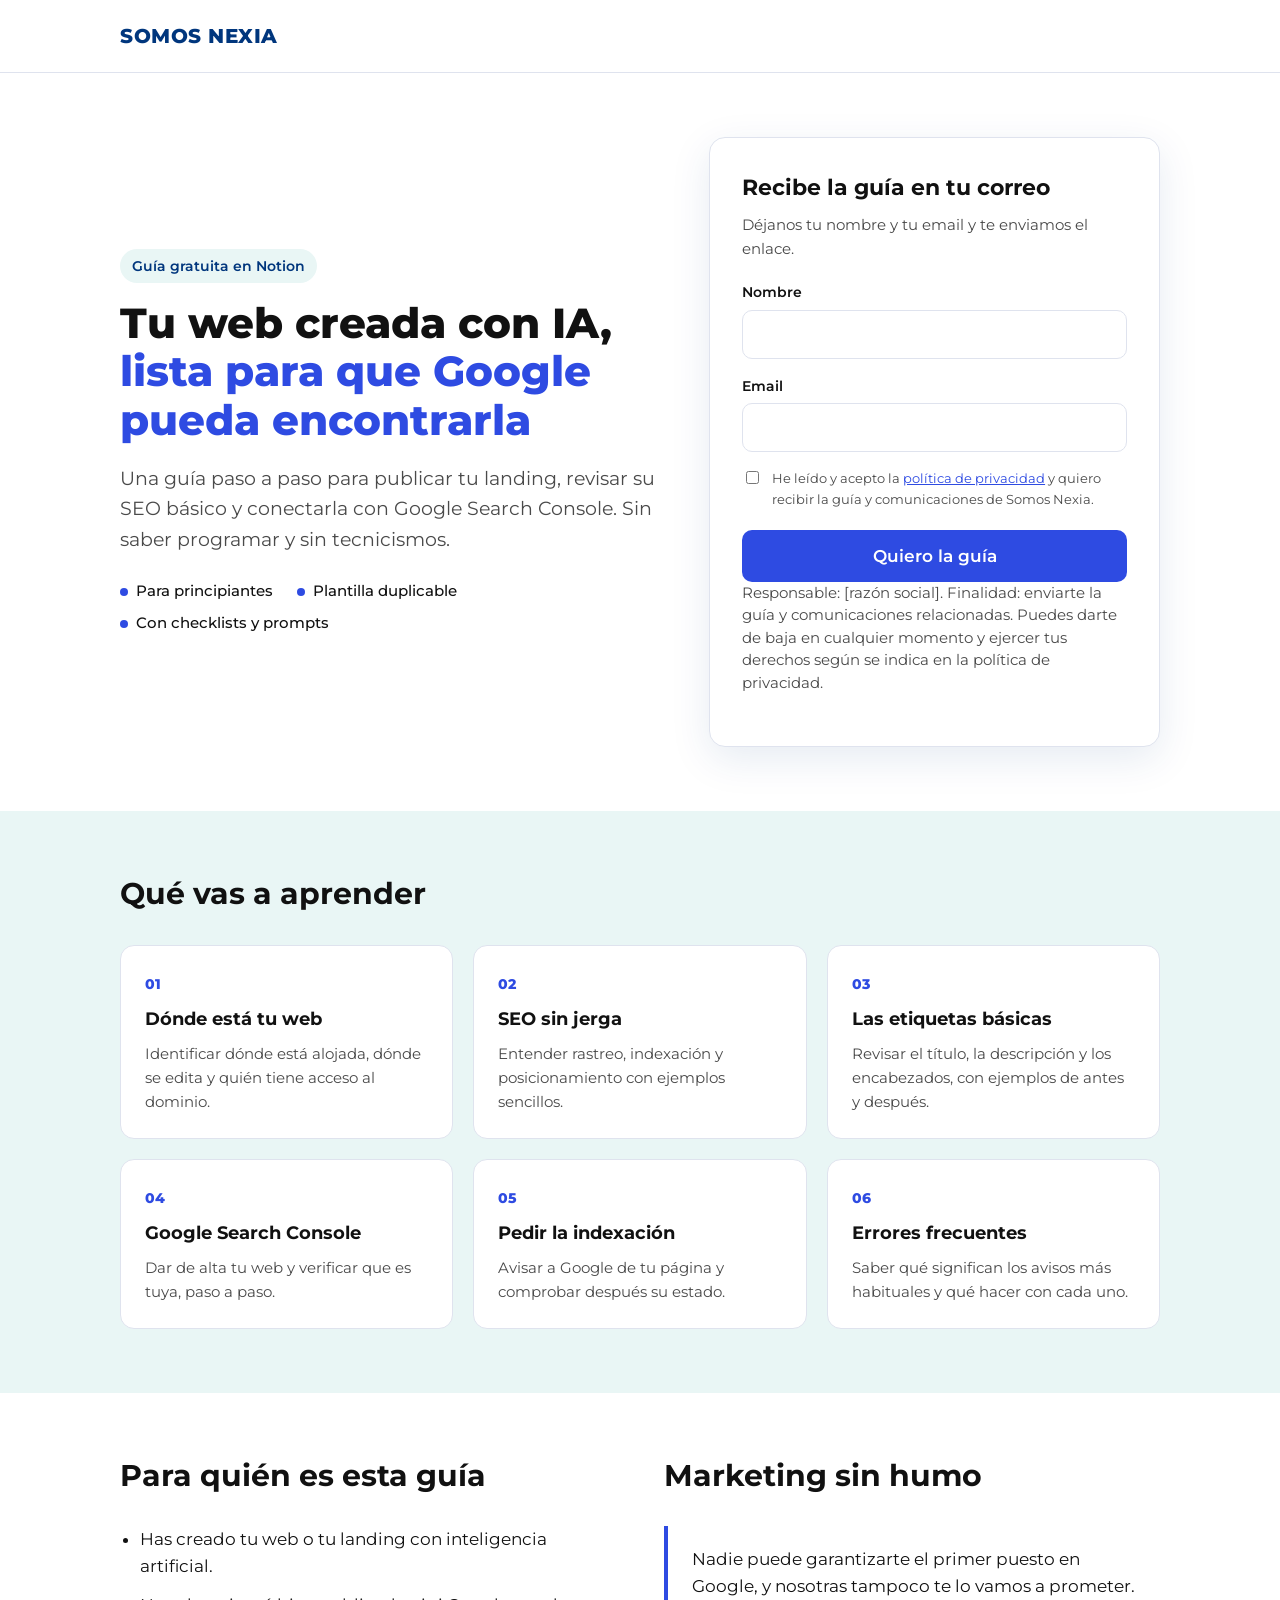
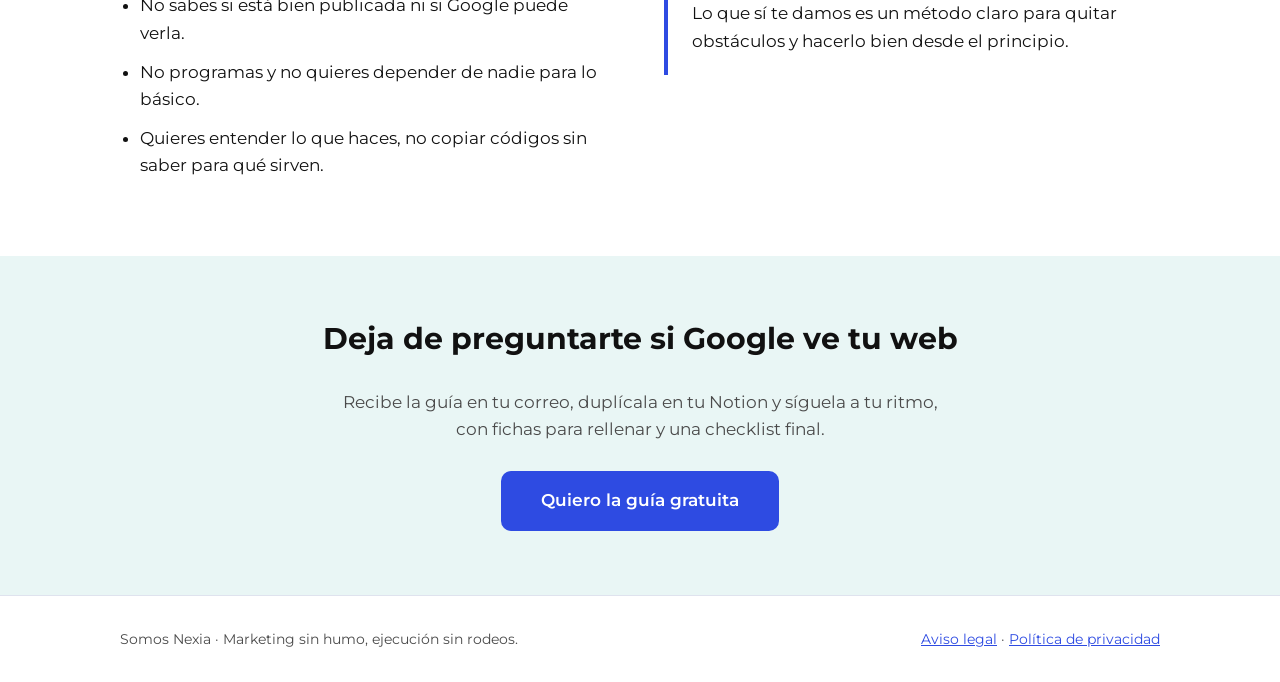
==== landing-guia-seo/index.html @ c29fed54 "Añade landing de registro para la guía de SEO e indexación Landing con formulario de registro y pági" ====
<!DOCTYPE html>
<html lang="es">
<head>
  <meta charset="UTF-8">
  <meta name="viewport" content="width=device-width, initial-scale=1">
  <title>Guía gratuita: SEO e indexación para webs creadas con IA | Somos Nexia</title>
  <meta name="description" content="Guía gratuita paso a paso para publicar tu web creada con IA, revisar su SEO básico y conectarla con Google Search Console. Sin saber programar.">
  <!-- SUSTITUYE por la dirección definitiva de esta landing -->
  <link rel="canonical" href="https://somosnexia.com/guia-seo-web-ia/">

  <meta property="og:title" content="Guía gratuita: de web creada con IA a web que Google puede encontrar">
  <meta property="og:description" content="Publica tu landing, revisa su SEO básico y conéctala con Google Search Console. Paso a paso y sin programar.">
  <meta property="og:url" content="https://somosnexia.com/guia-seo-web-ia/">
  <meta property="og:type" content="website">

  <link rel="preconnect" href="https://fonts.googleapis.com">
  <link rel="preconnect" href="https://fonts.gstatic.com" crossorigin>
  <link href="https://fonts.googleapis.com/css2?family=Montserrat:wght@400;500;600;800&display=swap" rel="stylesheet">

  <style>
    :root {
      --azul: #2e4be2;
      --azul-oscuro: #00367d;
      --fondo-suave: #e9f6f5;
      --texto: #111111;
      --texto-suave: #4a4a4a;
      --blanco: #ffffff;
      --borde: #dfe3ee;
    }

    * { box-sizing: border-box; }

    body {
      margin: 0;
      font-family: "Montserrat", Arial, sans-serif;
      color: var(--texto);
      background: var(--blanco);
      line-height: 1.6;
      font-size: 17px;
    }

    a { color: var(--azul); }

    .contenedor {
      max-width: 1080px;
      margin: 0 auto;
      padding: 0 20px;
    }

    header {
      padding: 20px 0;
      border-bottom: 1px solid var(--borde);
    }

    .marca {
      font-weight: 800;
      font-size: 20px;
      color: var(--azul-oscuro);
      text-decoration: none;
      letter-spacing: 0.5px;
    }

    .hero {
      padding-top: 64px;
      padding-bottom: 64px;
      display: grid;
      grid-template-columns: 1.2fr 1fr;
      gap: 48px;
      align-items: center;
    }

    .etiqueta {
      display: inline-block;
      background: var(--fondo-suave);
      color: var(--azul-oscuro);
      font-weight: 600;
      font-size: 14px;
      padding: 6px 12px;
      border-radius: 999px;
      margin-bottom: 16px;
    }

    h1 {
      font-size: 42px;
      line-height: 1.15;
      font-weight: 800;
      margin: 0 0 20px;
    }

    h1 span { color: var(--azul); }

    .subtitulo {
      font-size: 19px;
      color: var(--texto-suave);
      margin: 0 0 24px;
    }

    .datos {
      list-style: none;
      padding: 0;
      margin: 0;
      display: flex;
      flex-wrap: wrap;
      gap: 8px 24px;
      font-weight: 500;
      font-size: 15px;
    }

    .datos li::before {
      content: "";
      display: inline-block;
      width: 8px;
      height: 8px;
      background: var(--azul);
      border-radius: 50%;
      margin-right: 8px;
      vertical-align: middle;
    }

    .formulario {
      background: var(--blanco);
      border: 1px solid var(--borde);
      border-radius: 16px;
      padding: 32px;
      box-shadow: 0 12px 40px rgba(0, 54, 125, 0.10);
    }

    .formulario h2 {
      font-size: 22px;
      margin: 0 0 8px;
    }

    .formulario p {
      margin: 0 0 20px;
      color: var(--texto-suave);
      font-size: 15px;
    }

    label {
      display: block;
      font-weight: 600;
      font-size: 14px;
      margin-bottom: 6px;
    }

    input[type="text"],
    input[type="email"] {
      width: 100%;
      padding: 14px;
      font-family: inherit;
      font-size: 16px;
      border: 1px solid var(--borde);
      border-radius: 10px;
      margin-bottom: 16px;
    }

    input[type="text"]:focus,
    input[type="email"]:focus {
      outline: 2px solid var(--azul);
      border-color: var(--azul);
    }

    .consentimiento {
      display: flex;
      gap: 10px;
      align-items: flex-start;
      font-weight: 400;
      font-size: 13px;
      color: var(--texto-suave);
      margin-bottom: 20px;
    }

    .consentimiento input { margin-top: 3px; }

    .boton {
      display: inline-block;
      width: 100%;
      background: var(--azul);
      color: var(--blanco);
      border: 0;
      border-radius: 10px;
      padding: 16px 24px;
      font-family: inherit;
      font-size: 17px;
      font-weight: 600;
      cursor: pointer;
      text-align: center;
      text-decoration: none;
    }

    .boton:hover { background: var(--azul-oscuro); }

    .legal {
      font-size: 12px;
      color: var(--texto-suave);
      margin-top: 16px;
      line-height: 1.5;
    }

    section { padding: 64px 0; }

    .fondo-suave { background: var(--fondo-suave); }

    section h2 {
      font-size: 30px;
      line-height: 1.25;
      margin: 0 0 32px;
    }

    .rejilla {
      display: grid;
      grid-template-columns: repeat(3, 1fr);
      gap: 20px;
    }

    .tarjeta {
      background: var(--blanco);
      border-radius: 14px;
      padding: 24px;
      border: 1px solid var(--borde);
    }

    .tarjeta .numero {
      font-weight: 800;
      color: var(--azul);
      font-size: 14px;
    }

    .tarjeta h3 {
      font-size: 18px;
      margin: 8px 0;
    }

    .tarjeta p {
      margin: 0;
      color: var(--texto-suave);
      font-size: 15px;
    }

    .dos-columnas {
      display: grid;
      grid-template-columns: 1fr 1fr;
      gap: 48px;
    }

    .lista {
      padding-left: 20px;
      margin: 0;
    }

    .lista li { margin-bottom: 12px; }

    .aviso {
      border-left: 4px solid var(--azul);
      padding: 20px 24px;
      background: var(--blanco);
      border-radius: 0 12px 12px 0;
    }

    .aviso p { margin: 0; }

    .cierre { text-align: center; }

    .cierre p {
      max-width: 620px;
      margin: 0 auto 28px;
      color: var(--texto-suave);
    }

    .cierre .boton {
      width: auto;
      padding: 16px 40px;
    }

    footer {
      padding: 32px 0;
      border-top: 1px solid var(--borde);
      font-size: 14px;
      color: var(--texto-suave);
    }

    footer .contenedor {
      display: flex;
      justify-content: space-between;
      flex-wrap: wrap;
      gap: 12px;
    }

    @media (max-width: 860px) {
      .hero,
      .dos-columnas { grid-template-columns: 1fr; gap: 32px; }
      .rejilla { grid-template-columns: 1fr; }
      .hero { padding-top: 40px; padding-bottom: 40px; }
      h1 { font-size: 32px; }
      section { padding: 48px 0; }
      section h2 { font-size: 25px; }
      .formulario { padding: 24px; }
    }
  </style>
</head>
<body>

  <header>
    <div class="contenedor">
      <!-- SUSTITUYE por la dirección de tu web principal -->
      <a class="marca" href="https://somosnexia.com/">SOMOS NEXIA</a>
    </div>
  </header>

  <main>
    <div class="contenedor hero">
      <div>
        <span class="etiqueta">Guía gratuita en Notion</span>
        <h1>Tu web creada con IA, <span>lista para que Google pueda encontrarla</span></h1>
        <p class="subtitulo">Una guía paso a paso para publicar tu landing, revisar su SEO básico y conectarla con Google Search Console. Sin saber programar y sin tecnicismos.</p>
        <ul class="datos">
          <li>Para principiantes</li>
          <li>Plantilla duplicable</li>
          <li>Con checklists y prompts</li>
        </ul>
      </div>

      <!--
        FORMULARIO
        Sustituye el valor de "action" por la dirección que te dé tu herramienta de email marketing,
        o reemplaza todo este bloque por el formulario que te genere esa herramienta.
        Revisa que los nombres de los campos (name="...") coincidan con los que pide.
      -->
      <form class="formulario" id="registro" action="URL-DE-TU-HERRAMIENTA-DE-EMAIL" method="post">
        <h2>Recibe la guía en tu correo</h2>
        <p>Déjanos tu nombre y tu email y te enviamos el enlace.</p>

        <label for="nombre">Nombre</label>
        <input type="text" id="nombre" name="nombre" autocomplete="given-name" required>

        <label for="email">Email</label>
        <input type="email" id="email" name="email" autocomplete="email" required>

        <label class="consentimiento" for="privacidad">
          <input type="checkbox" id="privacidad" name="privacidad" required>
          <span>He leído y acepto la <a href="https://somosnexia.com/politica-de-privacidad/">política de privacidad</a> y quiero recibir la guía y comunicaciones de Somos Nexia.</span>
        </label>

        <button class="boton" type="submit">Quiero la guía</button>

        <p class="legal">
          <!-- SUSTITUYE por vuestros datos legales reales -->
          Responsable: [razón social]. Finalidad: enviarte la guía y comunicaciones relacionadas. Puedes darte de baja en cualquier momento y ejercer tus derechos según se indica en la política de privacidad.
        </p>
      </form>
    </div>

    <section class="fondo-suave">
      <div class="contenedor">
        <h2>Qué vas a aprender</h2>
        <div class="rejilla">
          <div class="tarjeta">
            <span class="numero">01</span>
            <h3>Dónde está tu web</h3>
            <p>Identificar dónde está alojada, dónde se edita y quién tiene acceso al dominio.</p>
          </div>
          <div class="tarjeta">
            <span class="numero">02</span>
            <h3>SEO sin jerga</h3>
            <p>Entender rastreo, indexación y posicionamiento con ejemplos sencillos.</p>
          </div>
          <div class="tarjeta">
            <span class="numero">03</span>
            <h3>Las etiquetas básicas</h3>
            <p>Revisar el título, la descripción y los encabezados, con ejemplos de antes y después.</p>
          </div>
          <div class="tarjeta">
            <span class="numero">04</span>
            <h3>Google Search Console</h3>
            <p>Dar de alta tu web y verificar que es tuya, paso a paso.</p>
          </div>
          <div class="tarjeta">
            <span class="numero">05</span>
            <h3>Pedir la indexación</h3>
            <p>Avisar a Google de tu página y comprobar después su estado.</p>
          </div>
          <div class="tarjeta">
            <span class="numero">06</span>
            <h3>Errores frecuentes</h3>
            <p>Saber qué significan los avisos más habituales y qué hacer con cada uno.</p>
          </div>
        </div>
      </div>
    </section>

    <section>
      <div class="contenedor dos-columnas">
        <div>
          <h2>Para quién es esta guía</h2>
          <ul class="lista">
            <li>Has creado tu web o tu landing con inteligencia artificial.</li>
            <li>No sabes si está bien publicada ni si Google puede verla.</li>
            <li>No programas y no quieres depender de nadie para lo básico.</li>
            <li>Quieres entender lo que haces, no copiar códigos sin saber para qué sirven.</li>
          </ul>
        </div>
        <div>
          <h2>Marketing sin humo</h2>
          <div class="aviso">
            <p>Nadie puede garantizarte el primer puesto en Google, y nosotras tampoco te lo vamos a prometer. Lo que sí te damos es un método claro para quitar obstáculos y hacerlo bien desde el principio.</p>
          </div>
        </div>
      </div>
    </section>

    <section class="fondo-suave cierre">
      <div class="contenedor">
        <h2>Deja de preguntarte si Google ve tu web</h2>
        <p>Recibe la guía en tu correo, duplícala en tu Notion y síguela a tu ritmo, con fichas para rellenar y una checklist final.</p>
        <a class="boton" href="#registro">Quiero la guía gratuita</a>
      </div>
    </section>
  </main>

  <footer>
    <div class="contenedor">
      <span>Somos Nexia · Marketing sin humo, ejecución sin rodeos.</span>
      <span>
        <!-- SUSTITUYE por las direcciones reales de vuestras páginas legales -->
        <a href="https://somosnexia.com/aviso-legal/">Aviso legal</a> ·
        <a href="https://somosnexia.com/politica-de-privacidad/">Política de privacidad</a>
      </span>
    </div>
  </footer>

</body>
</html>
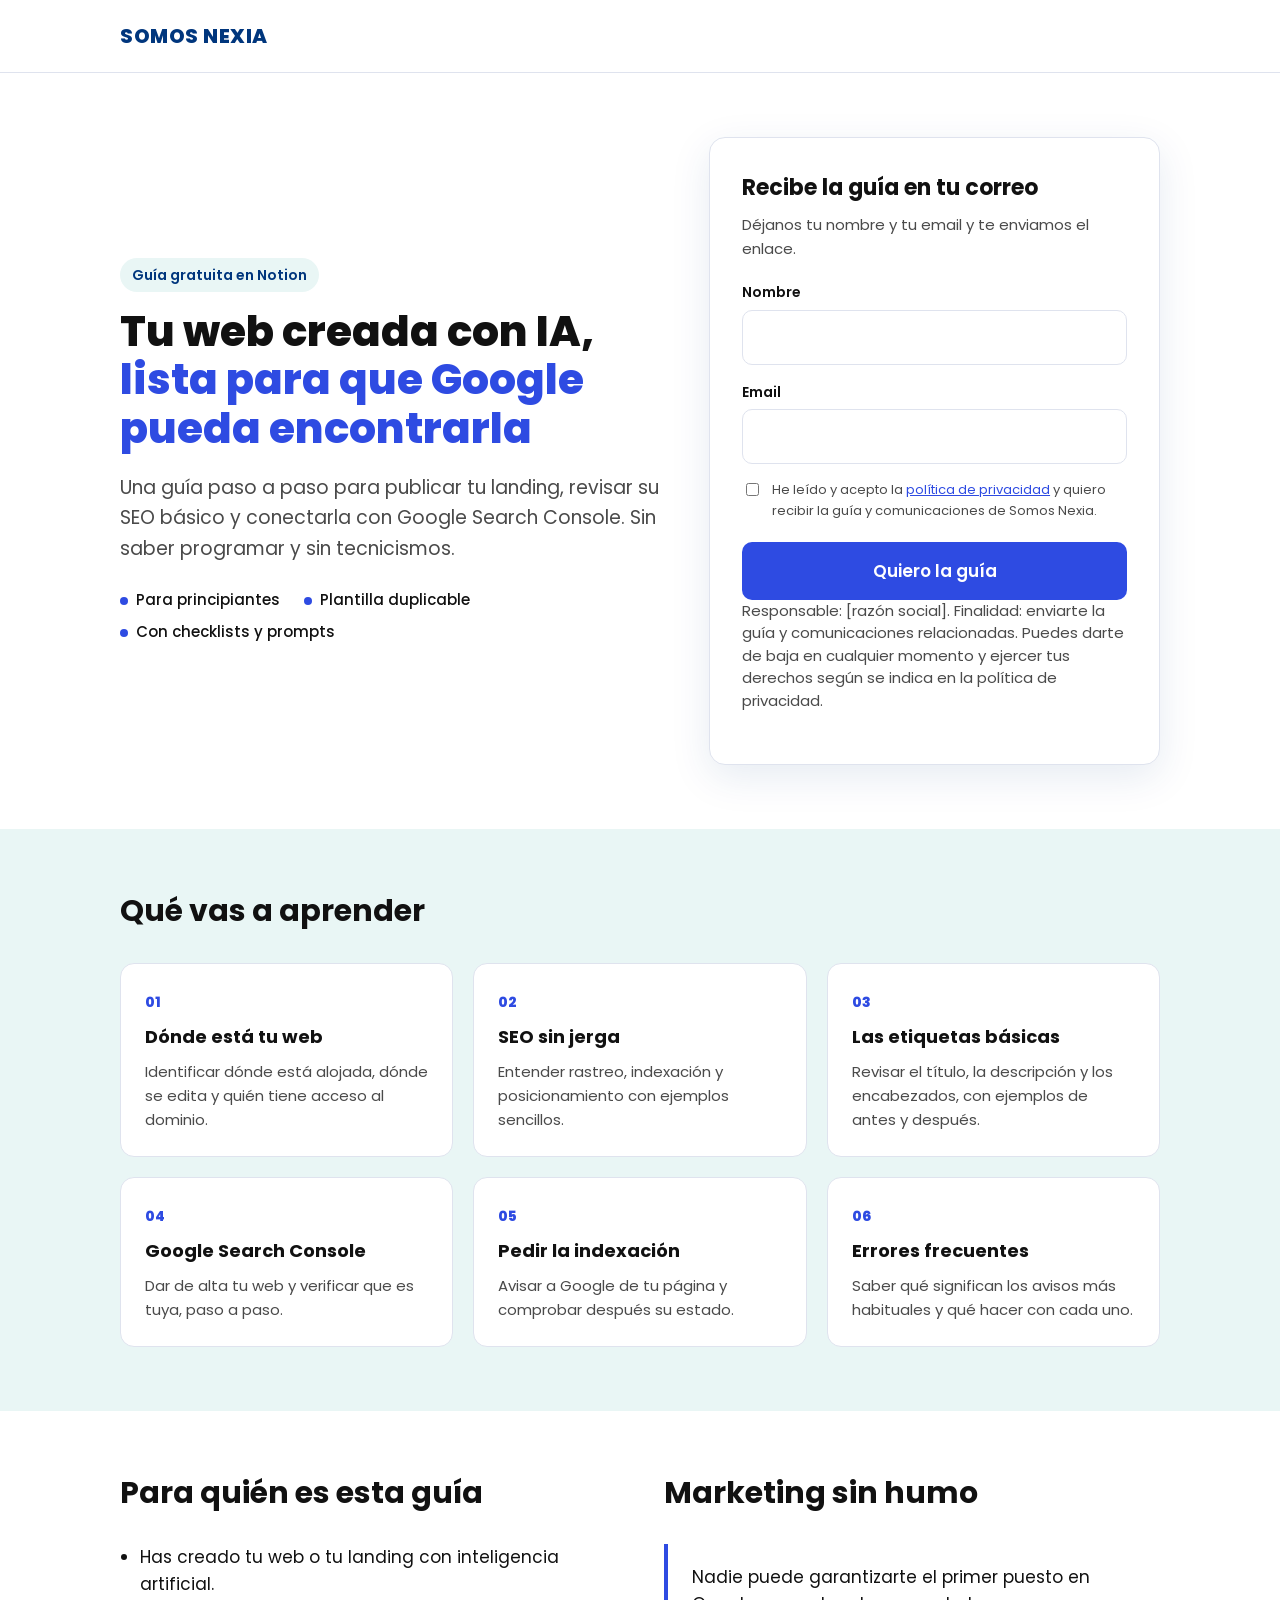
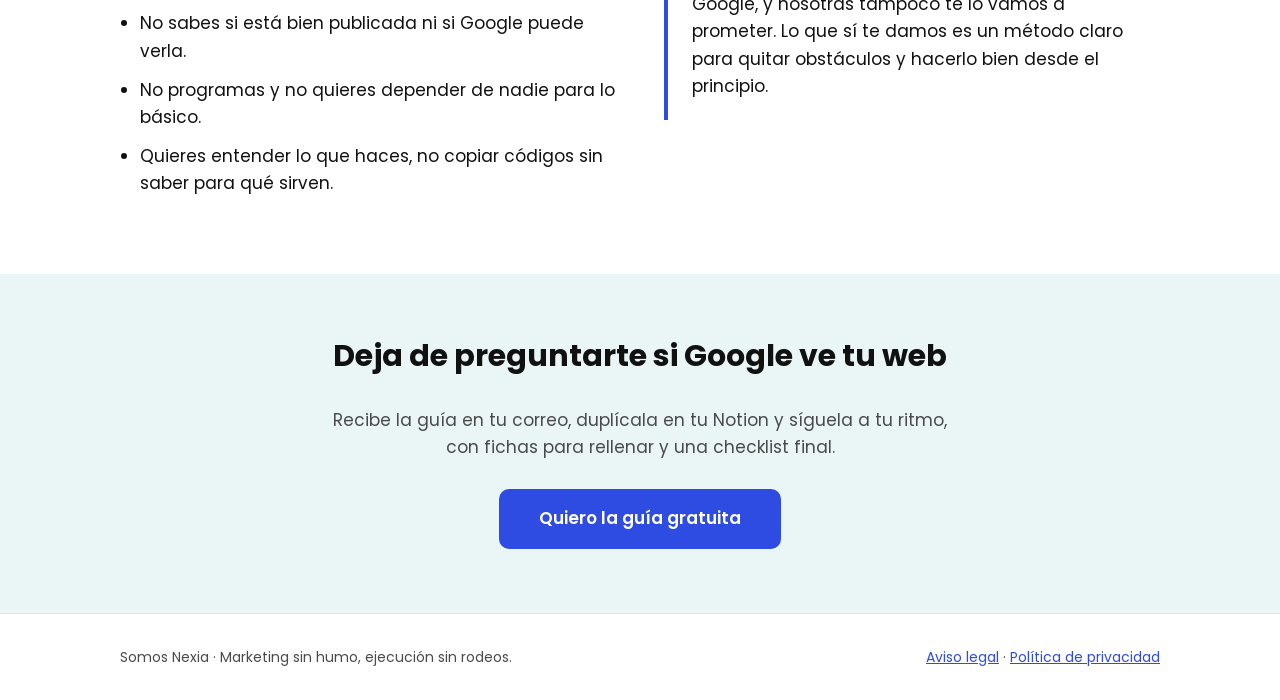
==== commit cead89f5: "Cambia la tipografía a Poppins, mejora el móvil y redibuja la casilla - Poppins en la landing, la pá" ====
--- a/landing-guia-seo/index.html
+++ b/landing-guia-seo/index.html
@@ -15,7 +15,7 @@
 
   <link rel="preconnect" href="https://fonts.googleapis.com">
   <link rel="preconnect" href="https://fonts.gstatic.com" crossorigin>
-  <link href="https://fonts.googleapis.com/css2?family=Montserrat:wght@400;500;600;800&display=swap" rel="stylesheet">
+  <link href="https://fonts.googleapis.com/css2?family=Poppins:wght@400;500;600;700;800&display=swap" rel="stylesheet">
 
   <style>
     :root {
@@ -32,7 +32,7 @@
 
     body {
       margin: 0;
-      font-family: "Montserrat", Arial, sans-serif;
+      font-family: "Poppins", Arial, sans-serif;
       color: var(--texto);
       background: var(--blanco);
       line-height: 1.6;
